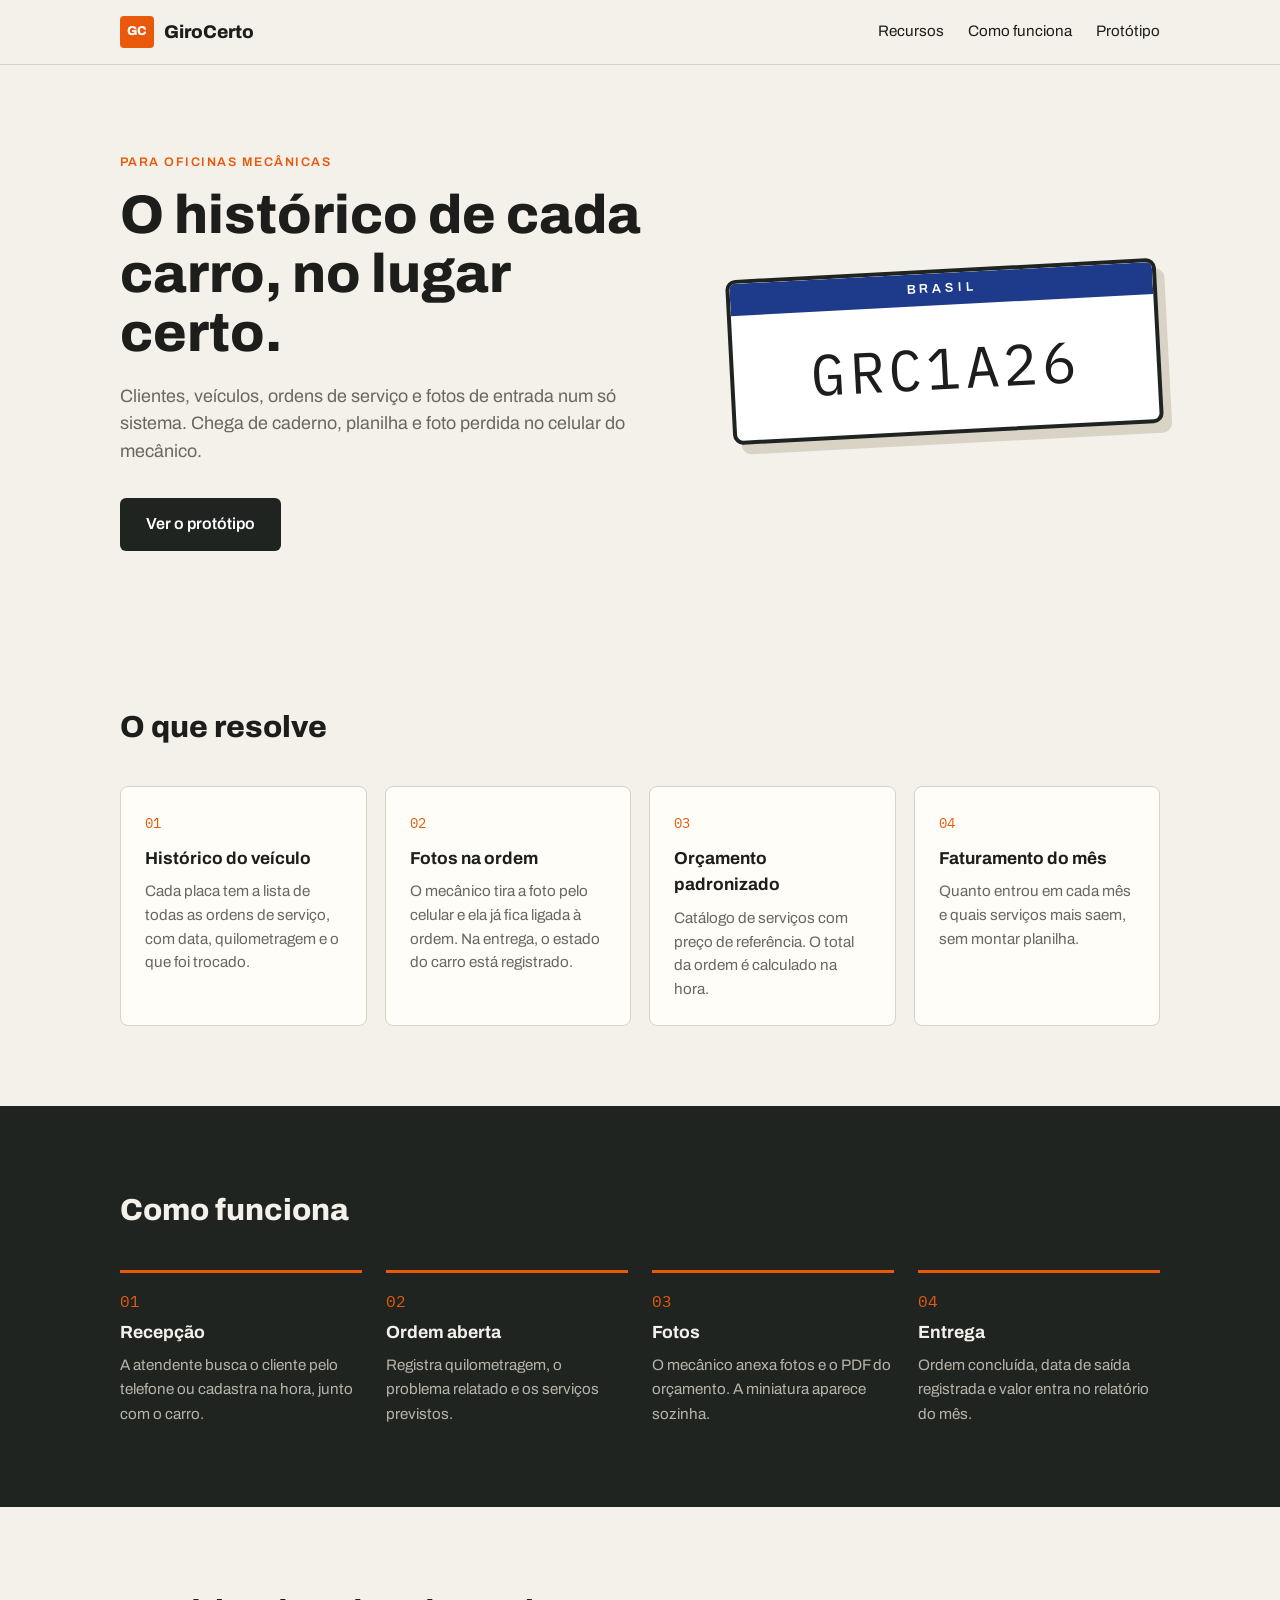
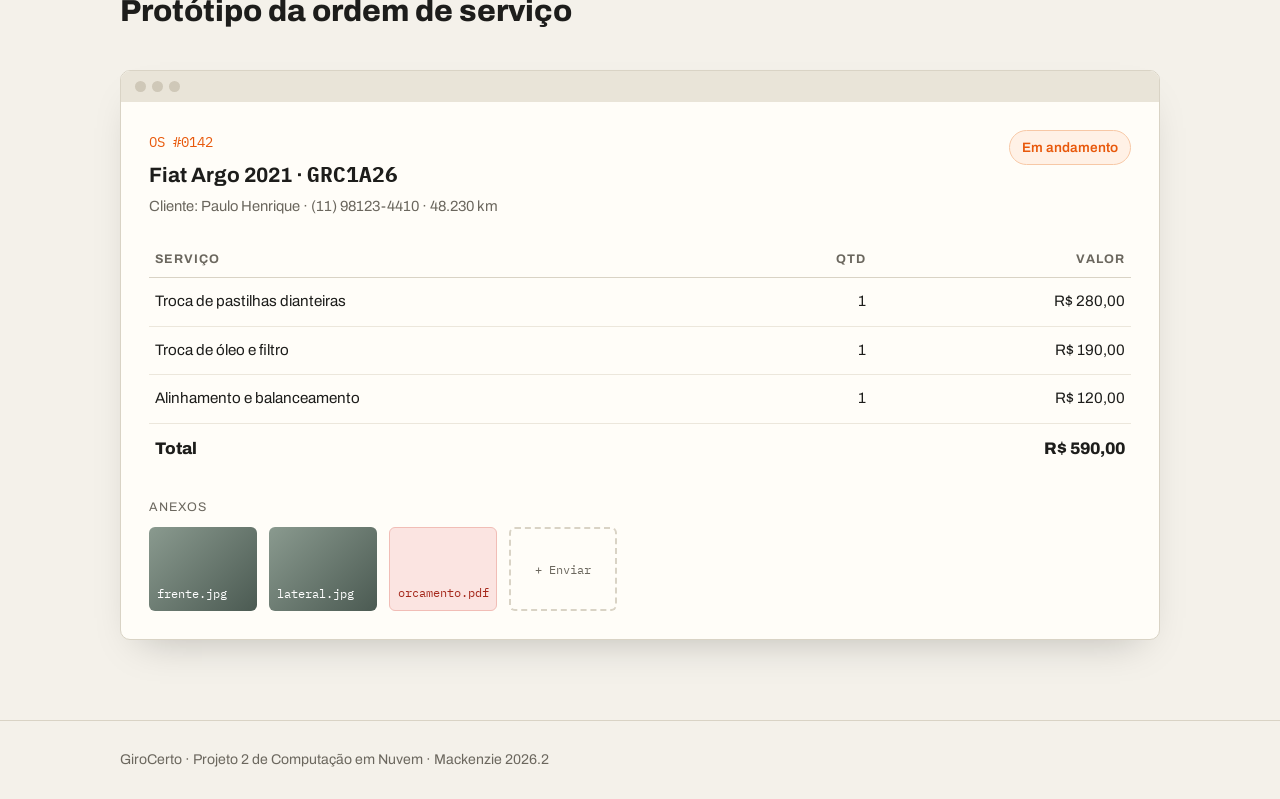
==== web/index.html @ 06d1abb4 "commit 1" ====
<!doctype html>
<html lang="pt-BR">
<head>
<meta charset="utf-8">
<meta name="viewport" content="width=device-width, initial-scale=1">
<title>GiroCerto | Gestão para oficinas</title>
<link rel="preconnect" href="https://fonts.googleapis.com">
<link rel="preconnect" href="https://fonts.gstatic.com" crossorigin>
<link href="https://fonts.googleapis.com/css2?family=Archivo:wght@400;600;800&family=IBM+Plex+Mono:wght@500&display=swap" rel="stylesheet">
<link rel="stylesheet" href="style.css">
</head>
<body>

<header class="topo">
  <div class="wrap topo-in">
    <a href="#" class="marca"><span class="marca-icone">GC</span>GiroCerto</a>
    <nav>
      <a href="#recursos">Recursos</a>
      <a href="#fluxo">Como funciona</a>
      <a href="#prototipo">Protótipo</a>
    </nav>
  </div>
</header>

<section class="hero">
  <div class="wrap hero-in">
    <div>
      <p class="etiqueta">Para oficinas mecânicas</p>
      <h1>O histórico de cada carro, no lugar certo.</h1>
      <p class="lead">Clientes, veículos, ordens de serviço e fotos de entrada num só sistema. Chega de caderno, planilha e foto perdida no celular do mecânico.</p>
      <a href="#prototipo" class="botao">Ver o protótipo</a>
    </div>
    <div class="placa" aria-hidden="true">
      <span class="placa-topo">BRASIL</span>
      <span class="placa-num">GRC1A26</span>
    </div>
  </div>
</section>

<section id="recursos" class="secao">
  <div class="wrap">
    <h2>O que resolve</h2>
    <div class="cards">
      <article class="card">
        <span class="num">01</span>
        <h3>Histórico do veículo</h3>
        <p>Cada placa tem a lista de todas as ordens de serviço, com data, quilometragem e o que foi trocado.</p>
      </article>
      <article class="card">
        <span class="num">02</span>
        <h3>Fotos na ordem</h3>
        <p>O mecânico tira a foto pelo celular e ela já fica ligada à ordem. Na entrega, o estado do carro está registrado.</p>
      </article>
      <article class="card">
        <span class="num">03</span>
        <h3>Orçamento padronizado</h3>
        <p>Catálogo de serviços com preço de referência. O total da ordem é calculado na hora.</p>
      </article>
      <article class="card">
        <span class="num">04</span>
        <h3>Faturamento do mês</h3>
        <p>Quanto entrou em cada mês e quais serviços mais saem, sem montar planilha.</p>
      </article>
    </div>
  </div>
</section>

<section id="fluxo" class="secao secao-escura">
  <div class="wrap">
    <h2>Como funciona</h2>
    <ol class="fluxo">
      <li><strong>Recepção</strong><span>A atendente busca o cliente pelo telefone ou cadastra na hora, junto com o carro.</span></li>
      <li><strong>Ordem aberta</strong><span>Registra quilometragem, o problema relatado e os serviços previstos.</span></li>
      <li><strong>Fotos</strong><span>O mecânico anexa fotos e o PDF do orçamento. A miniatura aparece sozinha.</span></li>
      <li><strong>Entrega</strong><span>Ordem concluída, data de saída registrada e valor entra no relatório do mês.</span></li>
    </ol>
  </div>
</section>

<section id="prototipo" class="secao">
  <div class="wrap">
    <h2>Protótipo da ordem de serviço</h2>
    <div class="tela">
      <div class="tela-barra"><i></i><i></i><i></i></div>
      <div class="tela-corpo">
        <div class="os-cabecalho">
          <div>
            <span class="os-id">OS #0142</span>
            <h3>Fiat Argo 2021 · <span class="mono">GRC1A26</span></h3>
            <p class="muted">Cliente: Paulo Henrique · (11) 98123-4410 · 48.230 km</p>
          </div>
          <span class="status">Em andamento</span>
        </div>
        <table class="itens">
          <thead><tr><th>Serviço</th><th>Qtd</th><th>Valor</th></tr></thead>
          <tbody>
            <tr><td>Troca de pastilhas dianteiras</td><td>1</td><td>R$ 280,00</td></tr>
            <tr><td>Troca de óleo e filtro</td><td>1</td><td>R$ 190,00</td></tr>
            <tr><td>Alinhamento e balanceamento</td><td>1</td><td>R$ 120,00</td></tr>
          </tbody>
          <tfoot><tr><td colspan="2">Total</td><td>R$ 590,00</td></tr></tfoot>
        </table>
        <div class="anexos">
          <span class="anexo-titulo">Anexos</span>
          <div class="anexo-lista">
            <div class="anexo foto">frente.jpg</div>
            <div class="anexo foto">lateral.jpg</div>
            <div class="anexo pdf">orcamento.pdf</div>
            <div class="anexo novo">+ Enviar</div>
          </div>
        </div>
      </div>
    </div>
  </div>
</section>

<footer class="rodape">
  <div class="wrap">
    <p>GiroCerto · Projeto 2 de Computação em Nuvem · Mackenzie 2026.2</p>
  </div>
</footer>

</body>
</html>
---- web/style.css ----
:root {
  --fundo: #f4f1ea;
  --texto: #1d1d1b;
  --muted: #6b675e;
  --linha: #d9d3c5;
  --laranja: #e8590c;
  --escuro: #1f2421;
  --card: #fffdf8;
}

* { box-sizing: border-box; margin: 0; padding: 0; }

body {
  font-family: "Archivo", system-ui, sans-serif;
  background: var(--fundo);
  color: var(--texto);
  line-height: 1.55;
}

a { color: inherit; text-decoration: none; }

.wrap { max-width: 1080px; margin: 0 auto; padding: 0 20px; }
.mono { font-family: "IBM Plex Mono", monospace; }
.muted { color: var(--muted); font-size: .92rem; }

.topo { border-bottom: 1px solid var(--linha); background: var(--fundo); position: sticky; top: 0; z-index: 5; }
.topo-in { display: flex; justify-content: space-between; align-items: center; height: 64px; }
.marca { font-weight: 800; font-size: 1.15rem; display: flex; align-items: center; gap: 10px; }
.marca-icone { background: var(--laranja); color: #fff; font-size: .8rem; padding: 6px 7px; border-radius: 4px; }
nav { display: flex; gap: 24px; font-size: .95rem; }
nav a:hover { color: var(--laranja); }

.hero { padding: 88px 0 72px; }
.hero-in { display: grid; grid-template-columns: 1.3fr 1fr; gap: 48px; align-items: center; }
.etiqueta { text-transform: uppercase; letter-spacing: .12em; font-size: .78rem; font-weight: 600; color: var(--laranja); margin-bottom: 14px; }
h1 { font-size: clamp(2.1rem, 5vw, 3.4rem); line-height: 1.08; font-weight: 800; margin-bottom: 20px; }
.lead { font-size: 1.12rem; color: var(--muted); max-width: 520px; margin-bottom: 32px; }
.botao { display: inline-block; background: var(--escuro); color: #fff; padding: 14px 26px; border-radius: 6px; font-weight: 600; }
.botao:hover { background: var(--laranja); }

.placa { background: #fff; border: 4px solid var(--escuro); border-radius: 10px; overflow: hidden; text-align: center; transform: rotate(-3deg); box-shadow: 8px 10px 0 var(--linha); }
.placa-topo { display: block; background: #1e3a8a; color: #fff; font-size: .8rem; letter-spacing: .3em; padding: 6px 0; font-weight: 600; }
.placa-num { display: block; font-family: "IBM Plex Mono", monospace; font-size: clamp(2.2rem, 6vw, 3.6rem); padding: 18px 10px; letter-spacing: .06em; }

.secao { padding: 80px 0; }
.secao h2 { font-size: 1.9rem; font-weight: 800; margin-bottom: 36px; }
.secao-escura { background: var(--escuro); color: #f4f1ea; }

.cards { display: grid; grid-template-columns: repeat(4, 1fr); gap: 18px; }
.card { background: var(--card); border: 1px solid var(--linha); border-radius: 8px; padding: 24px; }
.card h3 { font-size: 1.08rem; margin: 10px 0 8px; }
.card p { color: var(--muted); font-size: .95rem; }
.num { font-family: "IBM Plex Mono", monospace; color: var(--laranja); font-size: .9rem; }

.fluxo { list-style: none; display: grid; grid-template-columns: repeat(4, 1fr); gap: 24px; counter-reset: passo; }
.fluxo li { border-top: 3px solid var(--laranja); padding-top: 16px; counter-increment: passo; }
.fluxo li::before { content: counter(passo, decimal-leading-zero); font-family: "IBM Plex Mono", monospace; color: var(--laranja); display: block; margin-bottom: 6px; }
.fluxo strong { display: block; font-size: 1.1rem; margin-bottom: 6px; }
.fluxo span { color: #b9b4a8; font-size: .95rem; }

.tela { background: var(--card); border: 1px solid var(--linha); border-radius: 10px; overflow: hidden; box-shadow: 0 18px 40px -20px rgba(0,0,0,.25); }
.tela-barra { background: #e9e4d8; padding: 10px 14px; display: flex; gap: 6px; }
.tela-barra i { width: 11px; height: 11px; border-radius: 50%; background: #cfc8b8; }
.tela-corpo { padding: 28px; }
.os-cabecalho { display: flex; justify-content: space-between; align-items: flex-start; gap: 16px; margin-bottom: 24px; flex-wrap: wrap; }
.os-id { font-family: "IBM Plex Mono", monospace; color: var(--laranja); font-size: .85rem; }
.os-cabecalho h3 { font-size: 1.3rem; margin: 4px 0; }
.status { background: #fff1e6; color: var(--laranja); border: 1px solid #f7c8a6; padding: 6px 12px; border-radius: 999px; font-size: .85rem; font-weight: 600; white-space: nowrap; }

.itens { width: 100%; border-collapse: collapse; margin-bottom: 24px; font-size: .95rem; }
.itens th { text-align: left; font-size: .78rem; text-transform: uppercase; letter-spacing: .08em; color: var(--muted); border-bottom: 1px solid var(--linha); padding: 8px 6px; }
.itens td { padding: 12px 6px; border-bottom: 1px solid #ece7dc; }
.itens th:nth-child(n+2), .itens td:nth-child(n+2) { text-align: right; }
.itens tfoot td { font-weight: 800; border-bottom: none; font-size: 1.05rem; }

.anexo-titulo { font-size: .78rem; text-transform: uppercase; letter-spacing: .08em; color: var(--muted); display: block; margin-bottom: 10px; }
.anexo-lista { display: flex; gap: 12px; flex-wrap: wrap; }
.anexo { width: 108px; height: 84px; border-radius: 6px; display: flex; align-items: flex-end; padding: 8px; font-size: .78rem; font-family: "IBM Plex Mono", monospace; }
.anexo.foto { background: linear-gradient(135deg, #8a9a8f, #4b5a52); color: #fff; }
.anexo.pdf { background: #fbe4e1; color: #a5281b; border: 1px solid #f1bdb6; }
.anexo.novo { border: 2px dashed var(--linha); color: var(--muted); align-items: center; justify-content: center; }

.rodape { border-top: 1px solid var(--linha); padding: 28px 0; color: var(--muted); font-size: .88rem; }

@media (max-width: 860px) {
  .hero-in { grid-template-columns: 1fr; }
  .placa { max-width: 320px; }
  .cards, .fluxo { grid-template-columns: 1fr 1fr; }
  nav { display: none; }
}

@media (max-width: 520px) {
  .cards, .fluxo { grid-template-columns: 1fr; }
  .tela-corpo { padding: 18px; }
  .hero { padding: 56px 0 48px; }
}
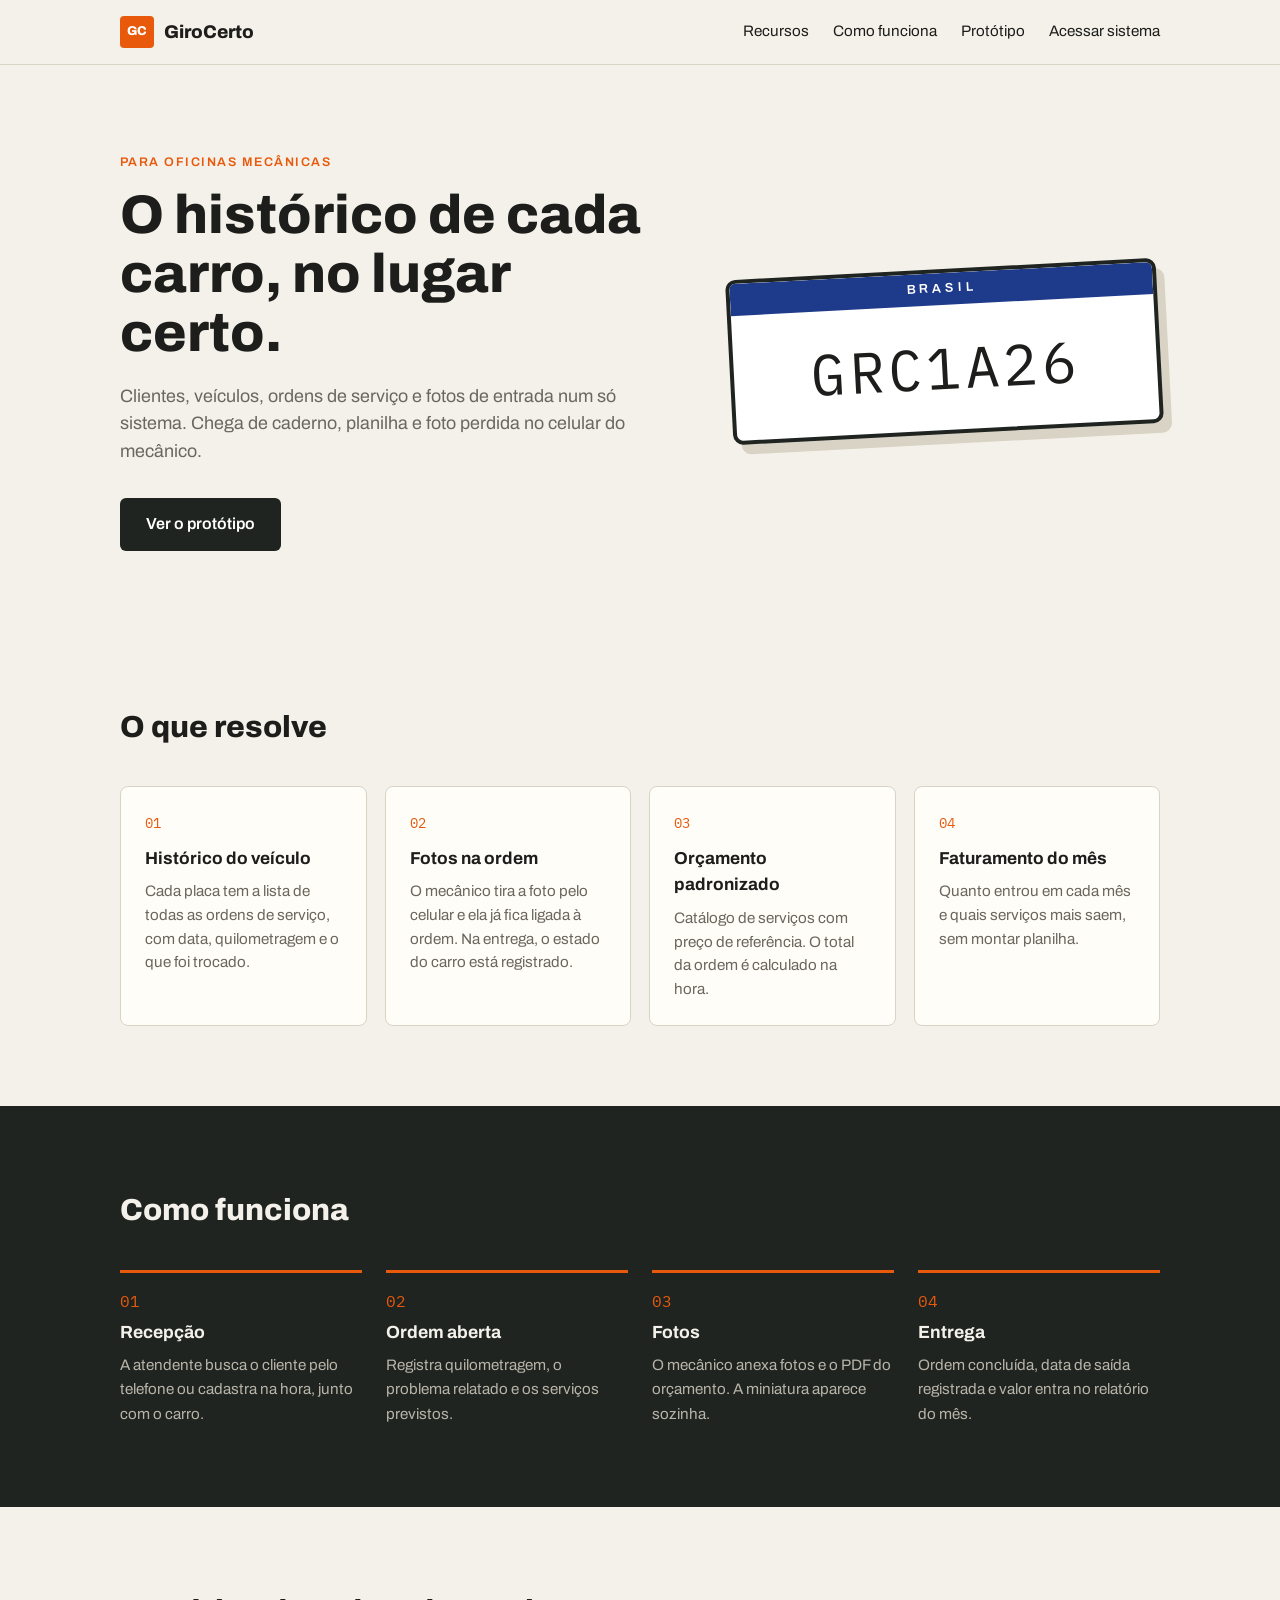
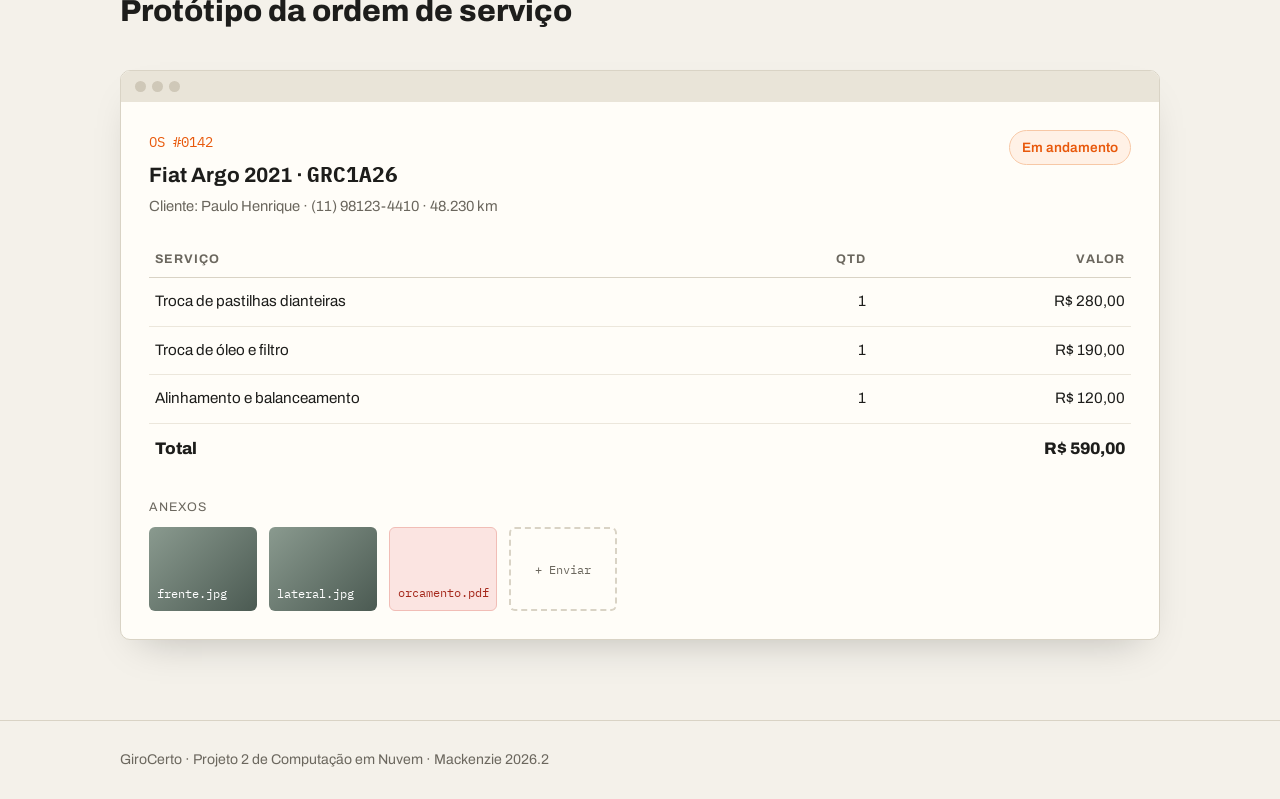
==== commit 55401c93: "Entrega 3: schema SQL, Lambda do CRUD e infraestrutura - sql/: schema do RDS PostgreSQL e dados de e" ====
--- a/web/index.html
+++ b/web/index.html
@@ -18,6 +18,7 @@
       <a href="#recursos">Recursos</a>
       <a href="#fluxo">Como funciona</a>
       <a href="#prototipo">Protótipo</a>
+      <a href="app.html">Acessar sistema</a>
     </nav>
   </div>
 </header>
